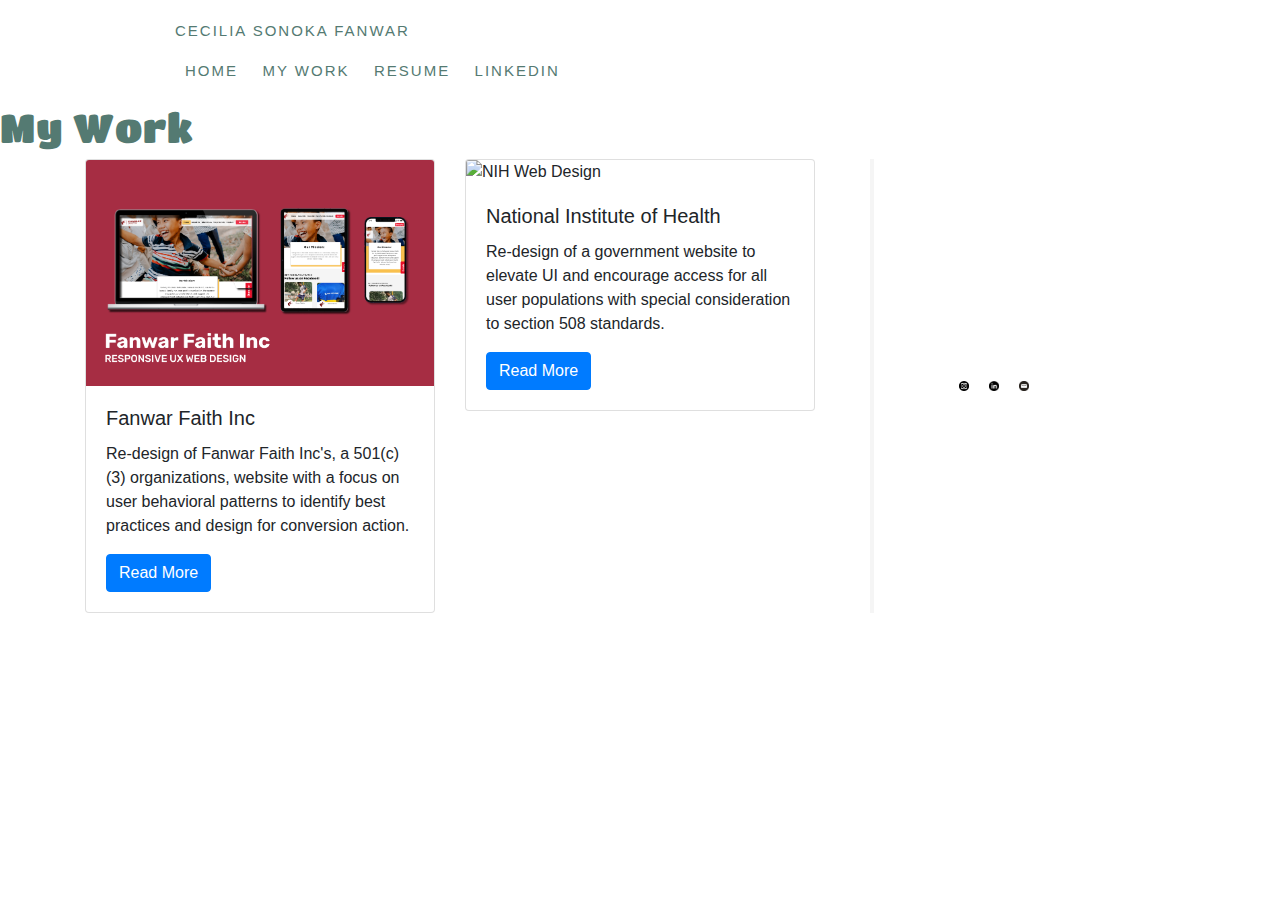
==== MyWorkIndex.html @ e3c0f06a "hw" ====
<!DOCTYPE html>


<html lang="en"><head><meta http-equiv="Content-Type" content="text/html; charset=UTF-8"><link rel="stylesheet" href="styles.css">
    <link rel="preconnect" href="https://fonts.googleapis.com">
    <link rel="preconnect" href="https://fonts.gstatic.com" crossorigin>
    <link href="https://fonts.googleapis.com/css2?family=Jura:wght@300&family=Lato&family=Titan+One&display=swap" rel="stylesheet">
    <link rel="stylesheet" href="https://stackpath.bootstrapcdn.com/bootstrap/4.3.1/css/bootstrap.min.css" integrity="sha384-ggOyR0iXCbMQv3Xipma34MD+dH/1fQ784/j6cY/iJTQUOhcWr7x9JvoRxT2MZw1T" crossorigin="anonymous">

    <meta http-equiv="X-UA-Compatible" content="IE=edge">
    <meta name="viewport" content="width=device-width, initial-scale=1.0">
    <title>Sono UX Designer</title>
</head>

<!-- Header Section -->
<header>
    <p class="full-name">CECILIA SONOKA FANWAR  </p> 
    <div class="topnav">
        <a class="home" href="Home Page.html">HOME</a>
        <a class="mywrk" href="My Work.html">MY WORK</a>
        <a class="pdf" href="https://acrobat.adobe.com/link/review?uri=urn:aaid:scds:US:38817e55-6191-390c-acf7-0b4832b2f152">RESUME</a>
        <a class="linkedin" href="https://www.linkedin.com/in/cecilia-sonoka-fanwar/">LINKEDIN</a>
      </div>
</header>

<!--Body-->
<div class="Green"></div>
<h1>My Work</h1>

<div class="container">
    <div class="row">
        <div class="col-sm-12 col-md-4 col-lg-4">
          <div class="card" >
            <img src="Images/Screenshot (184).png" class="card-img-top" alt="Fanwar Faith Inc">
            <div class="card-body">
              <h5 class="card-title">Fanwar Faith Inc</h5>
              <p class="card-text">Re-design of Fanwar Faith Inc's, a 501(c)(3) organizations, website with a focus on user behavioral patterns to identify best practices and design for conversion action. </p>
              <a href="#" class="btn btn-primary">Read More</a>
            </div>
          </div>
        </div>
        <div class="col-sm-12 col-md-4 col-lg-4">
          <div class="card" >
            <img src="images/Screenshot (201).png" class="card-img-top" alt="NIH Web Design">
            <div class="card-body">
              <h5 class="card-title">National Institute of Health</h5>
              <p class="card-text">Re-design of a government website to elevate UI and encourage access for all user populations with special consideration to section 508 standards.</p>
              <a href="#" class="btn btn-primary">Read More</a>
            </div>
          </div>
   

    <script src="https://code.jquery.com/jquery-3.3.1.slim.min.js" integrity="sha384-q8i/X+965DzO0rT7abK41JStQIAqVgRVzpbzo5smXKp4YfRvH+8abtTE1Pi6jizo" crossorigin="anonymous"></script>
    <script src="https://cdnjs.cloudflare.com/ajax/libs/popper.js/1.14.7/umd/popper.min.js" integrity="sha384-UO2eT0CpHqdSJQ6hJty5KVphtPhzWj9WO1clHTMGa3JDZwrnQq4sF86dIHNDz0W1" crossorigin="anonymous"></script>
    <script src="https://stackpath.bootstrapcdn.com/bootstrap/4.3.1/js/bootstrap.min.js" integrity="sha384-JjSmVgyd0p3pXB1rRibZUAYoIIy6OrQ6VrjIEaFf/nJGzIxFDsf4x0xIM+B07jRM" crossorigin="anonymous"></script>
</div>
<!--footer-->
<div class="yellow-line"></div>
    <div class="Icon">
        <img class="ig" href="https://www.instagram.com/ohnosono/" src="Images/instagram-icon-white-on-black-circle.png">
        <img class="in" href="https://www.linkedin.com/in/cecilia-sonoka-fanwar/" src="Images/images.png">
        <img class="mail" src="Images/images (1).png">
    </div>
</html>
---- styles.css ----
/* Header Section */
header {padding: 20px 175px; 
display: flex;
justify-content: space-between;
align-items: center;}

.full-name {font-family:'Franklin Gothic Medium', 'Arial Narrow', Arial, sans-serif;
font-size: 15px;
text-align: left;
Padding-right: 60px;
color:#547A72;
letter-spacing: 2px;}

.topnav a{font-family:'Franklin Gothic Medium', 'Arial Narrow', Arial, sans-serif;
    font-size: 15px;
    color:#547A72;
    text-align: right;
    text-decoration: none;
    padding: 10px;
    letter-spacing: 2px;
    overflow: hidden;
}

.topnav a:hover{ 
    background-color: #547A72;
    color: #FEFEFF;
    border-radius: 5px;
}

.topnav .icon {
    display: none;
  }

/* Media Query Header*/

@media screen and (max-width: 480px) {

    header {padding: unset;

    }
    .topnav a {display: none;}
    .topnav a.icon {
      float: right;
      display: block;
    }  
}
@media screen and (max-width: 480px)
{
    .topnav.responsive {position: relative; }
    .topnav.responsive a.icon {
      position: relative;
      float: right;
      right: 0;
      top: 0;
         }
    .topnav.responsive a {
      float: none;
      display: block;
      text-align: left;
    }
  }
  


/* Home Page  */
body {background-color: #FEFEFF;
   
    }

h1 {font-family: 'Titan One', cursive;;
    font-weight: bolder;
    font-size: 60px;
    font-weight:bolder;
    text-align: left;
    color: #547A72;
    letter-spacing: 1px;
    margin-bottom:-15px;}

.container{                                                                                                             
    display:grid;
    padding-bottom: 60px;
    width: 1200px;
    grid-template-columns: repeat(5 1fr);
    grid-template-rows: repeat(5 1fr) ;
}
.back{
    background-color: #547A72;
    border: 125px solid #547A72;
    height: 150px;
    grid-column: 1/2;
    
}

.about,.invite {
        font-family:'Lucida Sans', 'Lucida Sans Regular', 'Lucida Grande', 'Lucida Sans Unicode', Geneva, Verdana, sans-serif;
        font-size: 16px;
        color: #547A72; 
        max-width: 400px;
        border-radius: 5px;
        margin: 3px;
        text-align: left;
        padding-top: 20px; 
      
    }
.invite{padding-bottom: 10px;}

.back, .happy-sono{
grid-row: -2/4; 
}


.happy-sono{
     width: 450px;
     grid-column: 1/5;
     grid-row: 1/5;
     padding-left:250px;
}

.text {
    background-color: #F5EDAA;
    padding: 70px 40px 70px 200px;
    margin-left: 575px;
    margin-bottom: 40px;
    margin-top: -300px;
    grid-row: 3/-1;
    
}


button{
    display:inline;
    justify-content: space-between;
    align-items: center;
    border: 2px solid #547A72;
    border-radius: 15px;
    padding: 15px 40px;
    width: 180px;
    font-family: 'Segoe UI', Tahoma, Geneva, Verdana, sans-serif ;
    font-weight: bolder;
    letter-spacing: 1.5px;
    margin-top: 15px;
}
.download{

    background-color: #547A72;
    color: white;
}

.download:hover{
    background-color: #7faba1;
    border:2px solid #7faba1;
    color: white;
}

.page-change{
    color: #547A72;
}

.page-change:hover{
    background-color: #7faba1;
    border:2px solid #7faba1;
    color: white;
}

/* Media Query Body - Home Page */
@media screen and (max-width: 480px)
{  .container{
    width: 450px;
}
    h1{ 
        font-size: 45px;
    }
    .back{border: 175px;
    height: 250px;
    width: 300px;
    margin-top: 30px;}
    
    .happy-sono{ padding-left: 50px;
    width: 325px}

    .text{
        margin-left:15px;
        width: 300px;
        padding: 250px 40px 40px 50px
          }
  .about {
    width: 325px;
    padding-top: 30px;
  }  

  button{
    font-size: 12px;
    width: 140px;
    padding: 15px 10px 15px 10px;
  }
    
}

/* Footer */
.yellow-line{
    background-color: #F5F5F5;
    border: 2px solid #F5F5F5;
    margin-left: 40px;
    margin-right: 40px;
    
}

.Icon{
    background-color: white;
    display: flex;
    justify-content: center;
    align-items: center;
    padding: 35px;
    position: absolute center;
}

.ig, .in, .mail {width: 30px; padding:10px;
    
}
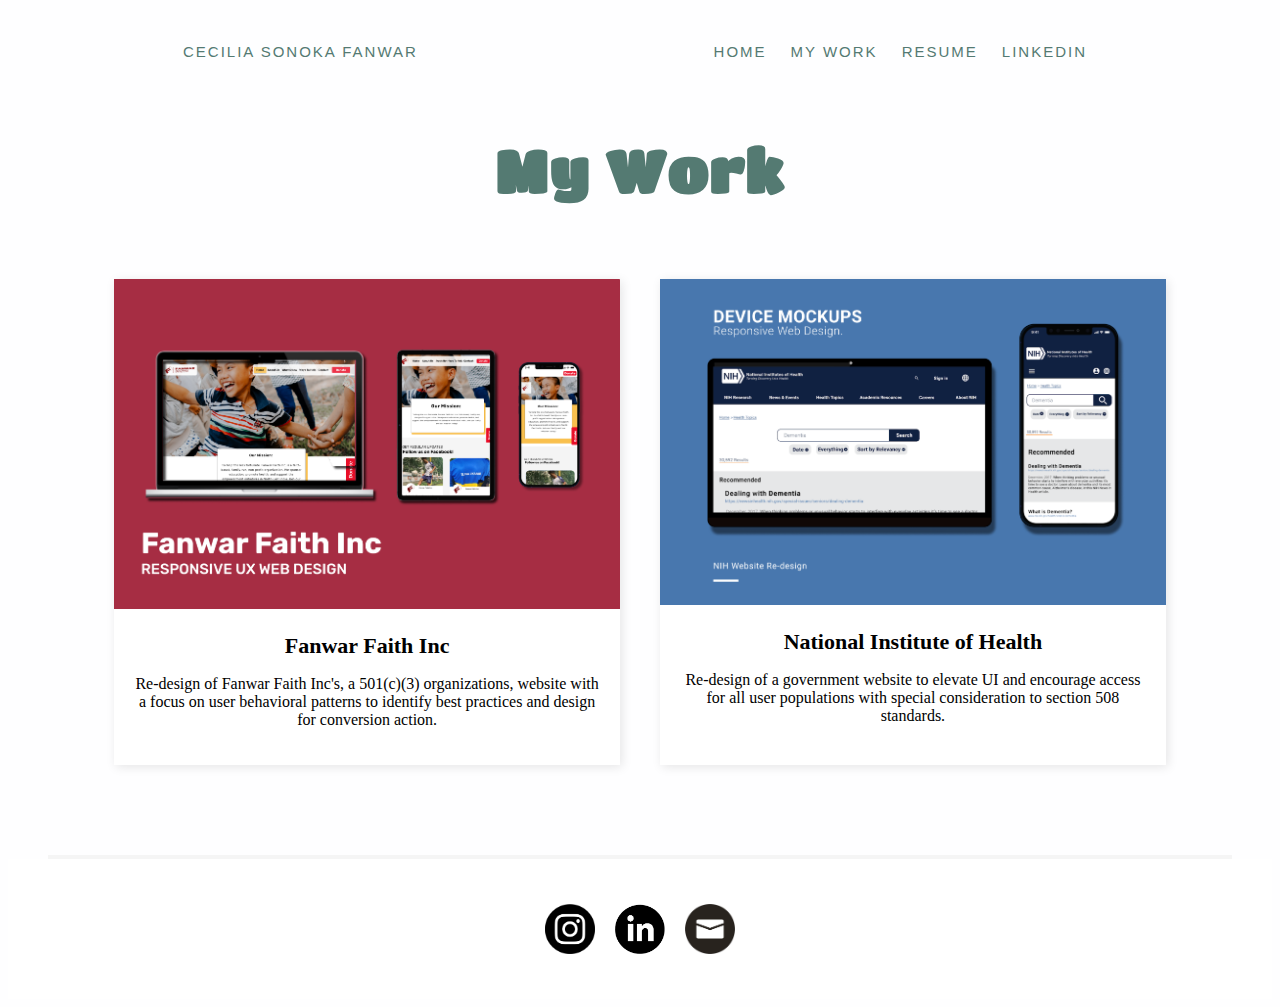
==== commit 2dee5597: "hw" ====
--- a/MyWorkIndex.html
+++ b/MyWorkIndex.html
@@ -1,62 +1,56 @@
 <!DOCTYPE html>
-
 
 <html lang="en"><head><meta http-equiv="Content-Type" content="text/html; charset=UTF-8"><link rel="stylesheet" href="styles.css">
     <link rel="preconnect" href="https://fonts.googleapis.com">
     <link rel="preconnect" href="https://fonts.gstatic.com" crossorigin>
     <link href="https://fonts.googleapis.com/css2?family=Jura:wght@300&family=Lato&family=Titan+One&display=swap" rel="stylesheet">
-    <link rel="stylesheet" href="https://stackpath.bootstrapcdn.com/bootstrap/4.3.1/css/bootstrap.min.css" integrity="sha384-ggOyR0iXCbMQv3Xipma34MD+dH/1fQ784/j6cY/iJTQUOhcWr7x9JvoRxT2MZw1T" crossorigin="anonymous">
-
+    
     <meta http-equiv="X-UA-Compatible" content="IE=edge">
     <meta name="viewport" content="width=device-width, initial-scale=1.0">
     <title>Sono UX Designer</title>
 </head>
 
 <!-- Header Section -->
+
 <header>
-    <p class="full-name">CECILIA SONOKA FANWAR  </p> 
-    <div class="topnav">
-        <a class="home" href="Home Page.html">HOME</a>
-        <a class="mywrk" href="My Work.html">MY WORK</a>
-        <a class="pdf" href="https://acrobat.adobe.com/link/review?uri=urn:aaid:scds:US:38817e55-6191-390c-acf7-0b4832b2f152">RESUME</a>
-        <a class="linkedin" href="https://www.linkedin.com/in/cecilia-sonoka-fanwar/">LINKEDIN</a>
-      </div>
+  <link rel="stylesheet" href="https://cdnjs.cloudflare.com/ajax/libs/font-awesome/4.7.0/css/font-awesome.min.css">
+  <p class="full-name">CECILIA SONOKA FANWAR </p> 
+  <div class="topnav" id="myTopnav">
+      <a class="home" href="index.html">HOME</a>
+      <a class="mywrk" href="MyWorkIndex.html">MY WORK</a>
+      <a class="pdf" href="https://acrobat.adobe.com/link/review?uri=urn:aaid:scds:US:38817e55-6191-390c-acf7-0b4832b2f152">RESUME</a>
+      <a class="linkedin" href="https://www.linkedin.com/in/cecilia-sonoka-fanwar/">LINKEDIN</a>
+      <a href="javascript:void(0);" class="icon" onclick="myFunction()">
+          <i class="fa fa-bars"></i>
+        </a>
+  </div>
 </header>
 
 <!--Body-->
-<div class="Green"></div>
-<h1>My Work</h1>
+<body>
+  <h1 class="second">My Work</h1>
+  <div class="card-container">
+    <div class="card">
+      <img src="Images/Screenshot (184).png" alt="Fanwar Faith Inc">
+      <div class="card-caption">
+        <h3>Fanwar Faith Inc</h3>
+        <p>Re-design of Fanwar Faith Inc's, a 501(c)(3) organizations, website with a focus on user behavioral patterns to identify best practices and design for conversion action.</p>
+      </div>
+    </div>
+    <div class="card">
+      <img src="Images/Screenshot (201).png" alt="NIH">
+      <div class="card-caption">
+        <h3>National Institute of Health</h3>
+        <p>Re-design of a government website to elevate UI and encourage access for all user populations with special consideration to section 508 standards.</p>
+      </div>
+    </div>
+  </div>
+</body>
 
-<div class="container">
-    <div class="row">
-        <div class="col-sm-12 col-md-4 col-lg-4">
-          <div class="card" >
-            <img src="Images/Screenshot (184).png" class="card-img-top" alt="Fanwar Faith Inc">
-            <div class="card-body">
-              <h5 class="card-title">Fanwar Faith Inc</h5>
-              <p class="card-text">Re-design of Fanwar Faith Inc's, a 501(c)(3) organizations, website with a focus on user behavioral patterns to identify best practices and design for conversion action. </p>
-              <a href="#" class="btn btn-primary">Read More</a>
-            </div>
-          </div>
-        </div>
-        <div class="col-sm-12 col-md-4 col-lg-4">
-          <div class="card" >
-            <img src="images/Screenshot (201).png" class="card-img-top" alt="NIH Web Design">
-            <div class="card-body">
-              <h5 class="card-title">National Institute of Health</h5>
-              <p class="card-text">Re-design of a government website to elevate UI and encourage access for all user populations with special consideration to section 508 standards.</p>
-              <a href="#" class="btn btn-primary">Read More</a>
-            </div>
-          </div>
-   
 
-    <script src="https://code.jquery.com/jquery-3.3.1.slim.min.js" integrity="sha384-q8i/X+965DzO0rT7abK41JStQIAqVgRVzpbzo5smXKp4YfRvH+8abtTE1Pi6jizo" crossorigin="anonymous"></script>
-    <script src="https://cdnjs.cloudflare.com/ajax/libs/popper.js/1.14.7/umd/popper.min.js" integrity="sha384-UO2eT0CpHqdSJQ6hJty5KVphtPhzWj9WO1clHTMGa3JDZwrnQq4sF86dIHNDz0W1" crossorigin="anonymous"></script>
-    <script src="https://stackpath.bootstrapcdn.com/bootstrap/4.3.1/js/bootstrap.min.js" integrity="sha384-JjSmVgyd0p3pXB1rRibZUAYoIIy6OrQ6VrjIEaFf/nJGzIxFDsf4x0xIM+B07jRM" crossorigin="anonymous"></script>
-</div>
 <!--footer-->
 <div class="yellow-line"></div>
-    <div class="Icon">
+    <div class="footer">
         <img class="ig" href="https://www.instagram.com/ohnosono/" src="Images/instagram-icon-white-on-black-circle.png">
         <img class="in" href="https://www.linkedin.com/in/cecilia-sonoka-fanwar/" src="Images/images.png">
         <img class="mail" src="Images/images (1).png">
--- a/styles.css
+++ b/styles.css
@@ -3,7 +3,7 @@
 header {padding: 20px 175px; 
 display: flex;
 justify-content: space-between;
-align-items: center;}
+align-items: center; }
 
 .full-name {font-family:'Franklin Gothic Medium', 'Arial Narrow', Arial, sans-serif;
 font-size: 15px;
@@ -197,6 +197,44 @@
     
 }
 
+/* My Work*/
+
+.second{ 
+    display: flex;
+    justify-content: center;
+}
+.card-container {
+    display: flex;
+    flex-wrap: wrap;
+    justify-content: center;
+    Padding: 70px;
+  }
+  
+  .card {
+    width: 45%;
+    background-color: white;
+    box-shadow: 2px 2px 10px rgba(0, 0, 0, 0.1);
+    overflow: hidden;
+    margin: 20px;
+  }
+  
+  .card img {
+    width: 100%;
+    object-fit: cover;
+  }
+  
+  .card-caption {
+    padding: 20px;
+    text-align: center;
+  }
+  
+  .card-caption h3 {
+    margin-top: 0;
+    margin-bottom: 10px;
+    font-size: 22px;
+    font-weight: bold;}
+  
+
 /* Footer */
 .yellow-line{
     background-color: #F5F5F5;
@@ -206,7 +244,7 @@
     
 }
 
-.Icon{
+.footer{
     background-color: white;
     display: flex;
     justify-content: center;
@@ -215,9 +253,9 @@
     position: absolute center;
 }
 
-.ig, .in, .mail {width: 30px; padding:10px;
-    
-}
-
-
-
+.ig, .in, .mail {width: 50px; padding:10px;
+    
+}
+
+
+
